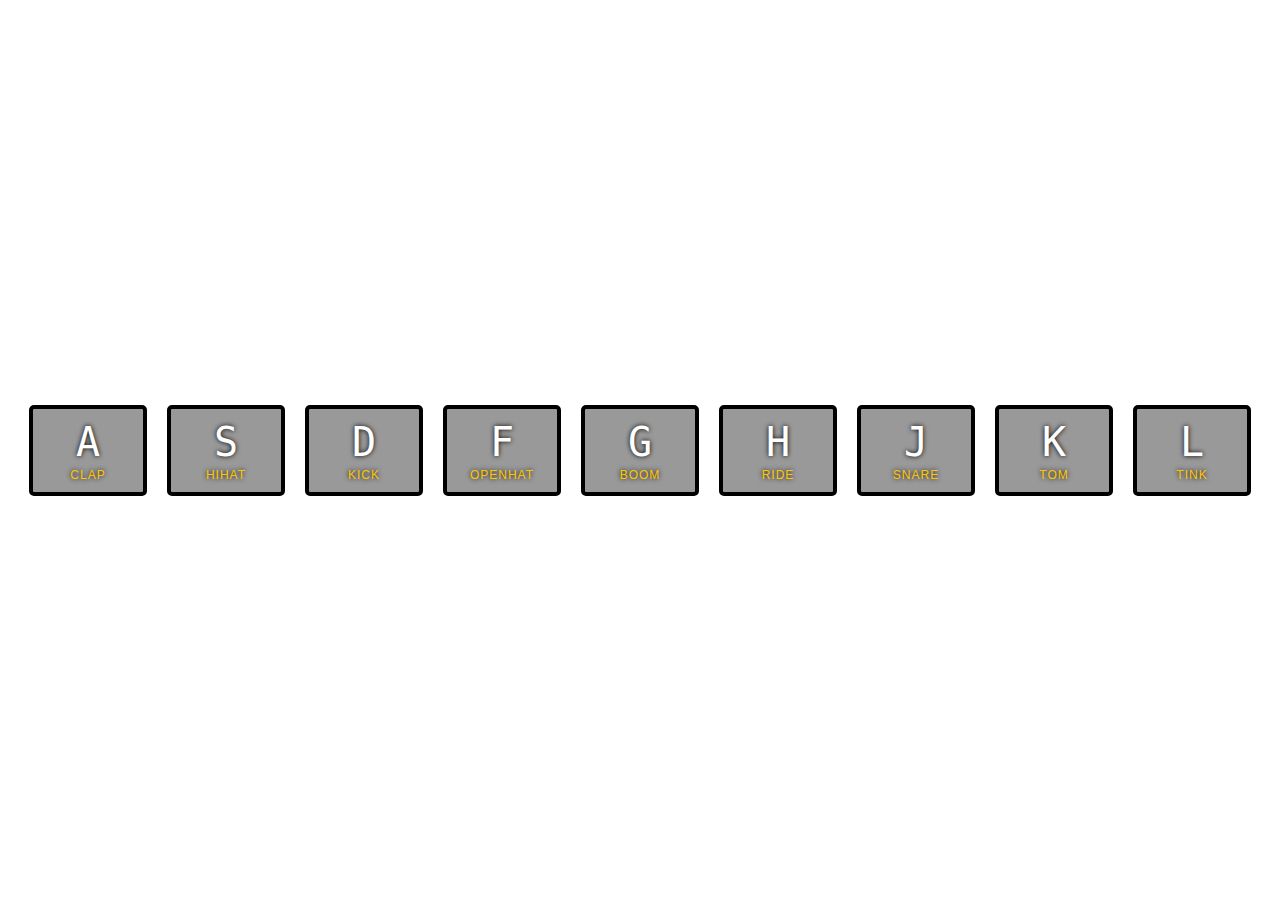
==== 01-DrumKit/index-START.html @ 571d7bae "chore: adding 01-DrumKit folder start files" ====
<!DOCTYPE html>
<html lang="en">
<head>
  <meta charset="UTF-8">
  <title>JS Drum Kit</title>
  <link rel="stylesheet" href="style.css">
</head>
<body>


  <div class="keys">
    <div data-key="65" class="key">
      <kbd>A</kbd>
      <span class="sound">clap</span>
    </div>
    <div data-key="83" class="key">
      <kbd>S</kbd>
      <span class="sound">hihat</span>
    </div>
    <div data-key="68" class="key">
      <kbd>D</kbd>
      <span class="sound">kick</span>
    </div>
    <div data-key="70" class="key">
      <kbd>F</kbd>
      <span class="sound">openhat</span>
    </div>
    <div data-key="71" class="key">
      <kbd>G</kbd>
      <span class="sound">boom</span>
    </div>
    <div data-key="72" class="key">
      <kbd>H</kbd>
      <span class="sound">ride</span>
    </div>
    <div data-key="74" class="key">
      <kbd>J</kbd>
      <span class="sound">snare</span>
    </div>
    <div data-key="75" class="key">
      <kbd>K</kbd>
      <span class="sound">tom</span>
    </div>
    <div data-key="76" class="key">
      <kbd>L</kbd>
      <span class="sound">tink</span>
    </div>
  </div>

  <audio data-key="65" src="sounds/clap.wav"></audio>
  <audio data-key="83" src="sounds/hihat.wav"></audio>
  <audio data-key="68" src="sounds/kick.wav"></audio>
  <audio data-key="70" src="sounds/openhat.wav"></audio>
  <audio data-key="71" src="sounds/boom.wav"></audio>
  <audio data-key="72" src="sounds/ride.wav"></audio>
  <audio data-key="74" src="sounds/snare.wav"></audio>
  <audio data-key="75" src="sounds/tom.wav"></audio>
  <audio data-key="76" src="sounds/tink.wav"></audio>

<script>

</script>


</body>
</html>
---- 01-DrumKit/style.css ----
html {
  font-size: 10px;
  background: url(http://i.imgur.com/b9r5sEL.jpg) bottom center;
  background-size: cover;
}
body,html {
  margin: 0;
  padding: 0;
  font-family: sans-serif;
}

.keys {
  display: flex;
  flex: 1;
  min-height: 100vh;
  align-items: center;
  justify-content: center;
}

.key {
  border: .4rem solid black;
  border-radius: .5rem;
  margin: 1rem;
  font-size: 1.5rem;
  padding: 1rem .5rem;
  transition: all .07s ease;
  width: 10rem;
  text-align: center;
  color: white;
  background: rgba(0,0,0,0.4);
  text-shadow: 0 0 .5rem black;
}

.playing {
  transform: scale(1.1);
  border-color: #ffc600;
  box-shadow: 0 0 1rem #ffc600;
}

kbd {
  display: block;
  font-size: 4rem;
}

.sound {
  font-size: 1.2rem;
  text-transform: uppercase;
  letter-spacing: .1rem;
  color: #ffc600;
}
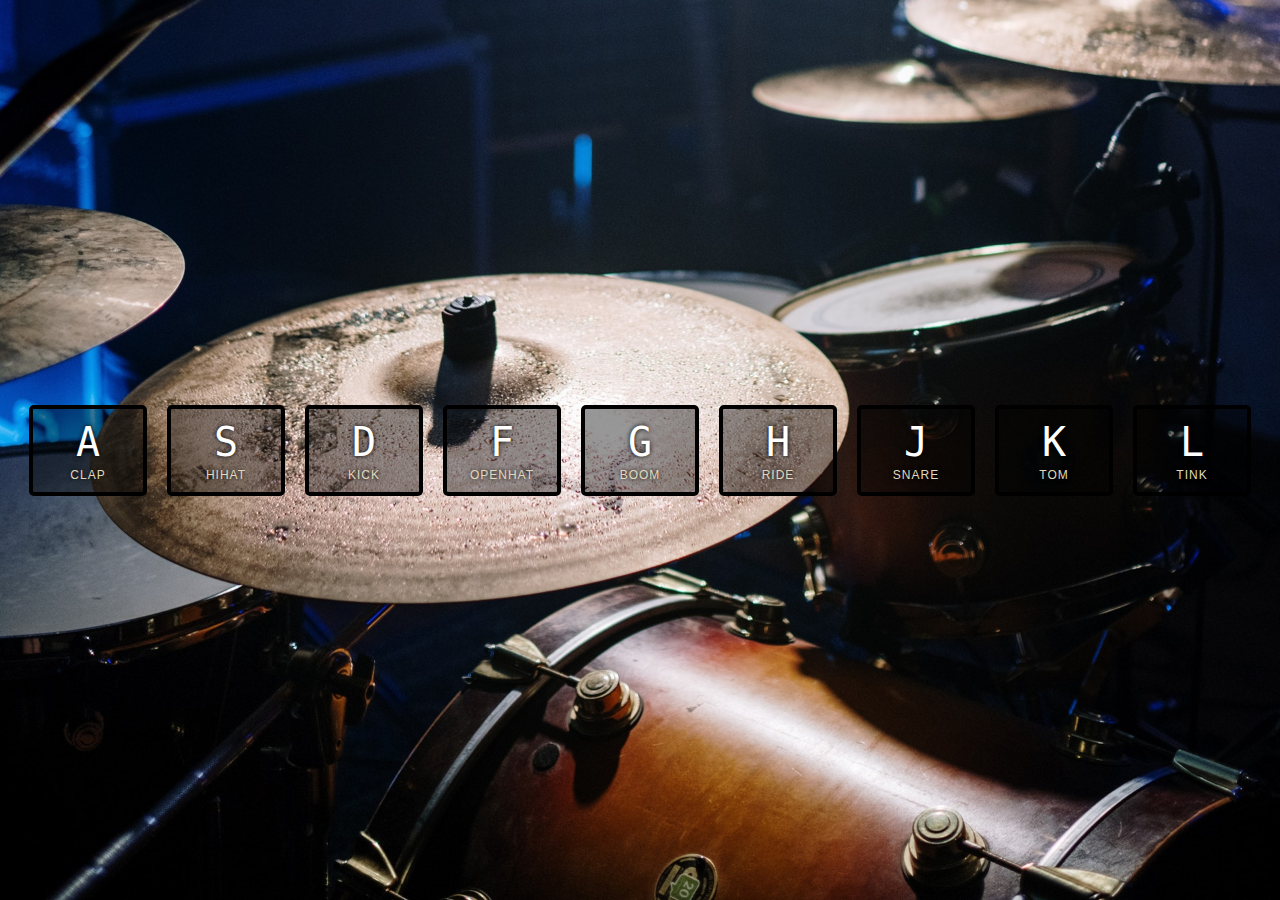
==== commit b46837bf: "chore: updating html file with JS code thus far" ====
--- a/01-DrumKit/index-START.html
+++ b/01-DrumKit/index-START.html
@@ -58,7 +58,14 @@
   <audio data-key="76" src="sounds/tink.wav"></audio>
 
 <script>
+  window.addEventListener('keydown', function(e) {
+    const audio = document.querySelector(`audio[data-key="${e.keyCode}"]`);
+    if (!audio) return; //stops the function from running if a non data key is pressed
+    audio.currentTime = 0; //allows audio to play over and over by rewinding to the start
+    audio.play();
 
+  });
+  
 </script>
 
 
--- a/01-DrumKit/style.css
+++ b/01-DrumKit/style.css
@@ -1,8 +1,9 @@
 html {
   font-size: 10px;
-  background: url(http://i.imgur.com/b9r5sEL.jpg) bottom center;
+  background: url("pexels-cottonbro-5648530.jpg") bottom center;
   background-size: cover;
 }
+
 body,html {
   margin: 0;
   padding: 0;
@@ -46,5 +47,5 @@
   font-size: 1.2rem;
   text-transform: uppercase;
   letter-spacing: .1rem;
-  color: #ffc600;
+  color: #e0d9bd;
 }
